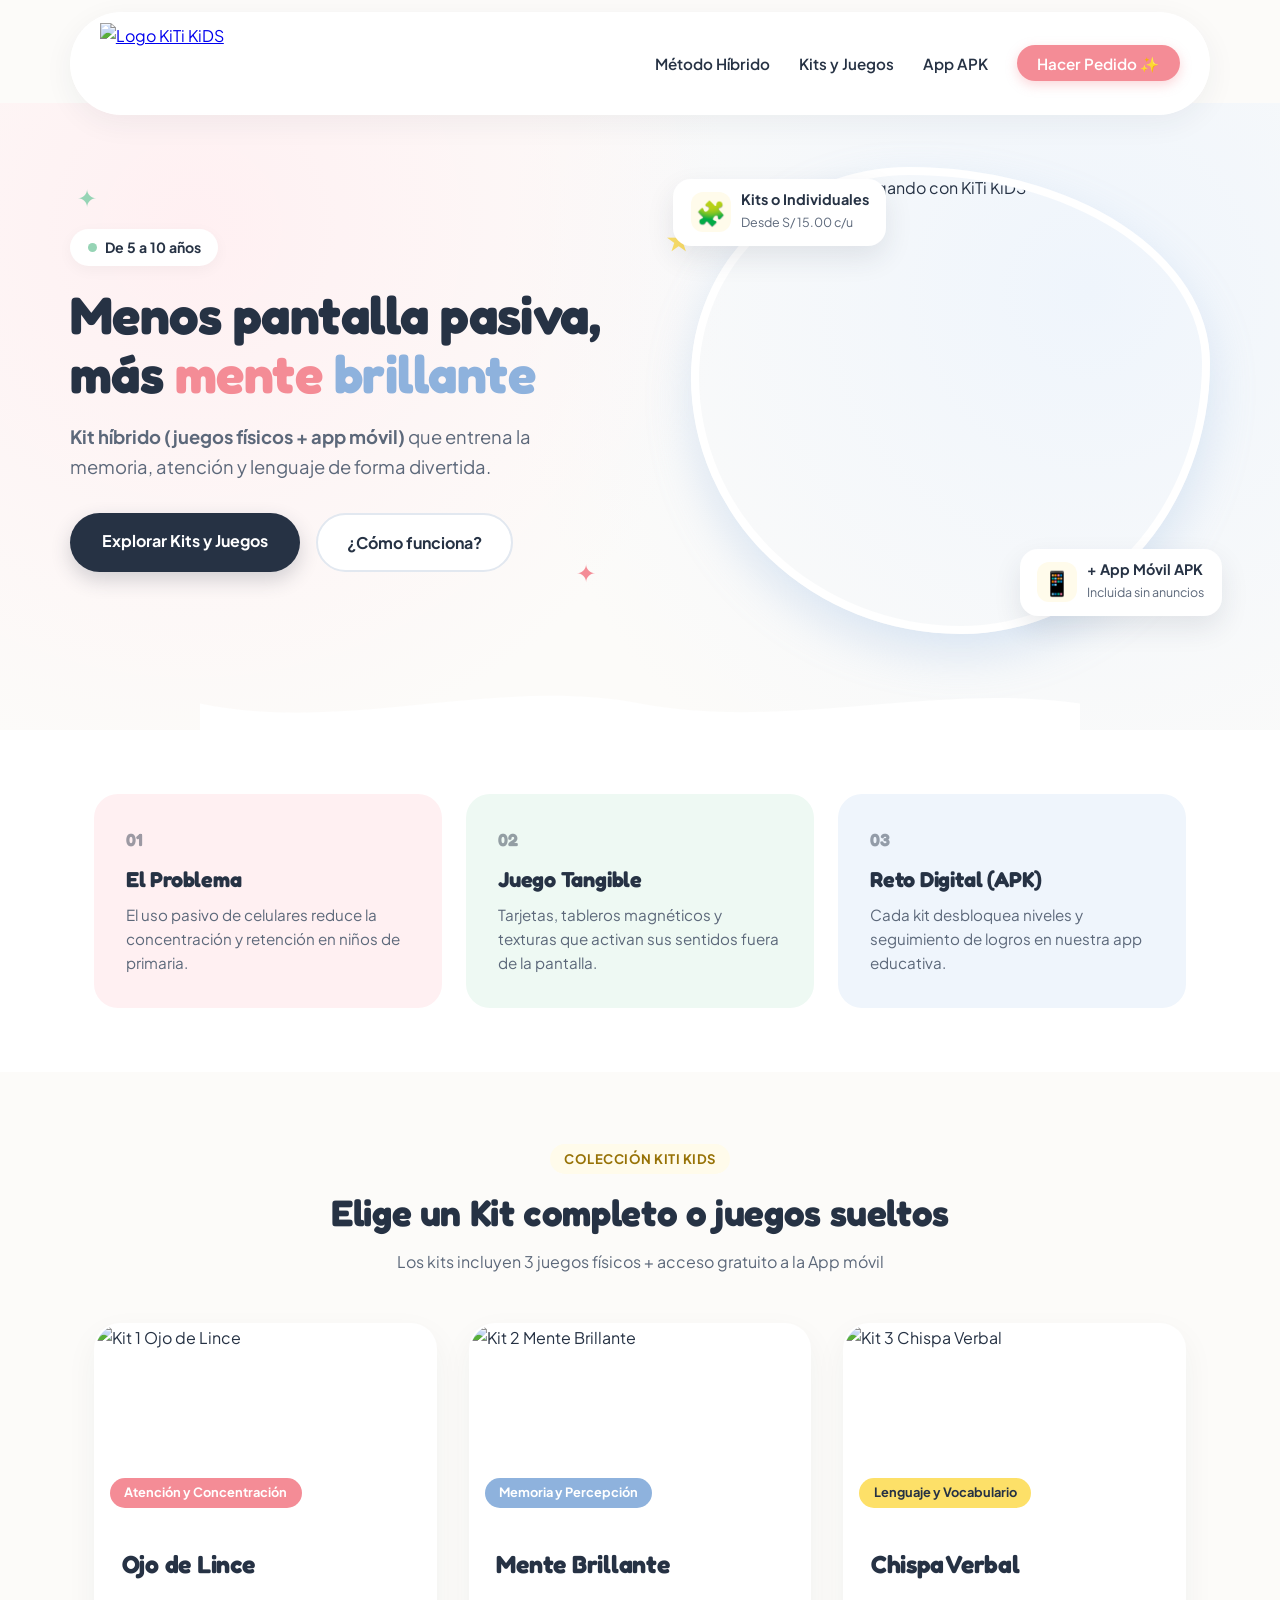
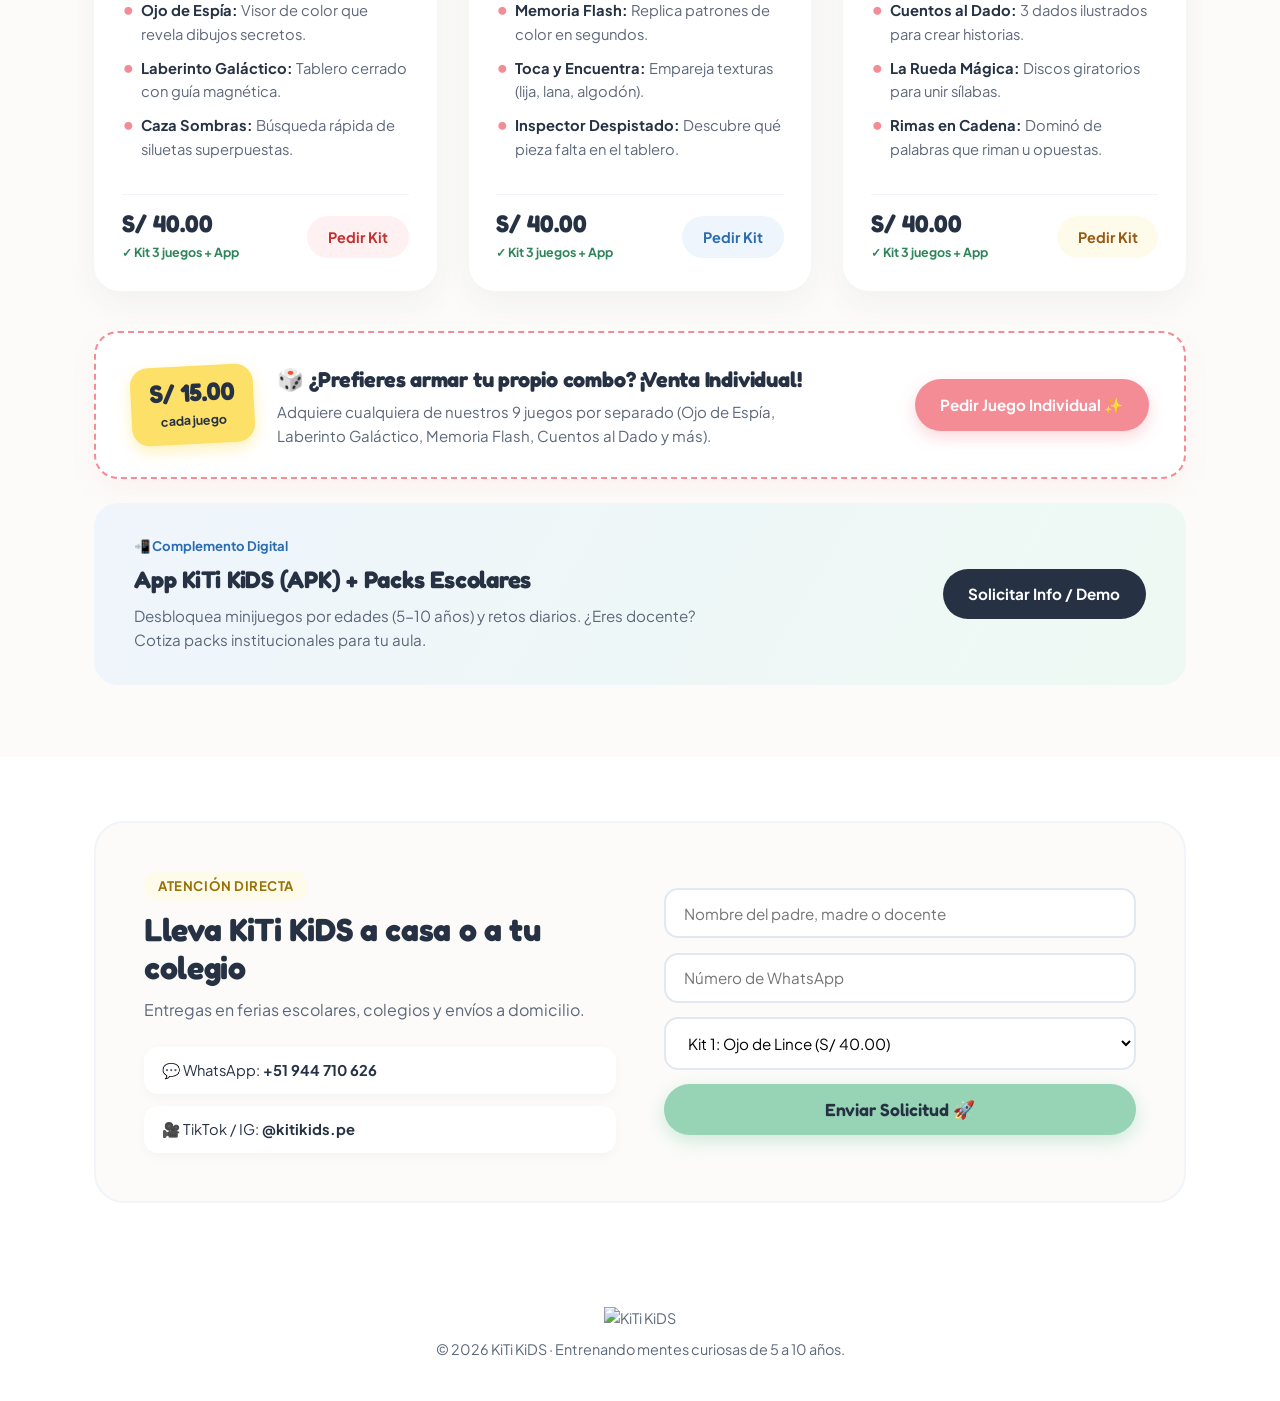
==== index.html @ 0779e49d "Rename Index.html to index.html" ====
<!DOCTYPE html>
<html lang="es">
<head>
    <meta charset="UTF-8">
    <meta name="viewport" content="width=device-width, initial-scale=1.0">
    <title>KiTi KiDS | Juegos Físicos + App Educativa</title>
    <link href="https://fonts.googleapis.com/css2?family=Fredoka:wght@500;600;700&family=Plus+Jakarta+Sans:wght@400;500;600;700&display=swap" rel="stylesheet">
    <link rel="stylesheet" href="KitiKids.css">
</head>
<body>

    <!-- Barra de Navegación Flotante -->
    <header class="header-wrapper">
        <nav class="navbar">
            <a href="#" class="logo-container">
                <img src="IMG/logo.png" alt="Logo KiTi KiDS">
            </a>
            <ul class="nav-links">
                <li><a href="#metodo">Método Híbrido</a></li>
                <li><a href="#kits">Kits y Juegos</a></li>
                <li><a href="#app">App APK</a></li>
                <li><a href="#contacto" class="btn-nav">Hacer Pedido ✨</a></li>
            </ul>
        </nav>
    </header>

    <!-- Portada Asimétrica con Armonía Visual -->
    <section class="hero">
        <span class="sparkle s1">✦</span>
        <span class="sparkle s2">★</span>
        <span class="sparkle s3">✦</span>

        <div class="hero-grid">
            <div class="hero-text">
                <div class="pill-badge">
                    <span class="dot"></span> De 5 a 10 años 
                </div>
                <h1>
                    Menos pantalla pasiva, más <span class="highlight-rosa">mente</span> <span class="highlight-azul">brillante</span>
                </h1>
                <p class="hero-desc">
                    <strong>Kit híbrido (juegos físicos + app móvil)</strong> que entrena la memoria, atención y lenguaje de forma divertida.
                </p>
                <div class="hero-actions">
                    <a href="#kits" class="btn-primary">Explorar Kits y Juegos</a>
                    <a href="#metodo" class="btn-ghost">¿Cómo funciona?</a>
                </div>
            </div>

            <div class="hero-visual">
                <div class="blob-frame">
                    <img src="IMG/MAIN.png" alt="Niños aprendiendo jugando con KiTi KiDS">
                </div>
                <div class="floating-card fc-top">
                    <span class="fc-icon">🧩</span>
                    <div>
                        <strong>Kits o Individuales</strong>
                        <small>Desde S/ 15.00 c/u</small>
                    </div>
                </div>
                <div class="floating-card fc-bottom">
                    <span class="fc-icon">📱</span>
                    <div>
                        <strong>+ App Móvil APK</strong>
                        <small>Incluida sin anuncios</small>
                    </div>
                </div>
            </div>
        </div>

        <div class="wave-divider">
            <svg viewBox="0 0 1440 90" fill="none" xmlns="http://www.w3.org/2000/svg">
                <path d="M0 45C240 95 480 0 720 45C960 90 1200 10 1440 45V90H0V45Z" fill="#FFFFFF"/>
            </svg>
        </div>
    </section>

    <!-- Sección Método Híbrido (Diseño Bento Limpio) -->
    <section id="metodo" class="section-white">
        <div class="container">
            <div class="bento-grid">
                <div class="bento-card bento-rosa">
                    <span class="bento-num">01</span>
                    <h3>El Problema</h3>
                    <p>El uso pasivo de celulares reduce la concentración y retención en niños de primaria.</p>
                </div>
                <div class="bento-card bento-menta">
                    <span class="bento-num">02</span>
                    <h3>Juego Tangible</h3>
                    <p>Tarjetas, tableros magnéticos y texturas que activan sus sentidos fuera de la pantalla.</p>
                </div>
                <div class="bento-card bento-azul">
                    <span class="bento-num">03</span>
                    <h3>Reto Digital (APK)</h3>
                    <p>Cada kit desbloquea niveles y seguimiento de logros en nuestra app educativa.</p>
                </div>
            </div>
        </div>
    </section>

    <!-- Catálogo de Kits y Juegos Individuales -->
    <section id="kits" class="section-cream">
        <div class="container">
            <div class="section-header">
                <span class="sub-tag">Colección KiTi KiDS</span>
                <h2>Elige un Kit completo o juegos sueltos</h2>
                <p>Los kits incluyen 3 juegos físicos + acceso gratuito a la App móvil</p>
            </div>

            <div class="kits-grid">
                <!-- KIT 1 -->
                <article class="kit-card card-rosa">
                    <div class="kit-media">
                        <img src="IMG/KIT1.jfif" alt="Kit 1 Ojo de Lince">
                        <span class="kit-pill pill-rosa">Atención y Concentración</span>
                    </div>
                    <div class="kit-content">
                        <h3>Ojo de Lince</h3>
                        <ul class="kit-items">
                            <li><strong>Ojo de Espía:</strong> Visor de color que revela dibujos secretos.</li>
                            <li><strong>Laberinto Galáctico:</strong> Tablero cerrado con guía magnética.</li>
                            <li><strong>Caza Sombras:</strong> Búsqueda rápida de siluetas superpuestas.</li>
                        </ul>
                        <div class="kit-bottom">
                            <div class="price-box">
                                <span class="amount">S/ 40.00</span>
                                <span class="bonus">✓ Kit 3 juegos + App</span>
                            </div>
                            <a href="#contacto" class="btn-kit btn-rosa" onclick="seleccionarKit('kit1')">Pedir Kit</a>
                        </div>
                    </div>
                </article>

                <!-- KIT 2 -->
                <article class="kit-card card-azul">
                    <div class="kit-media">
                        <img src="IMG/KIT2.jfif" alt="Kit 2 Mente Brillante">
                        <span class="kit-pill pill-azul">Memoria y Percepción</span>
                    </div>
                    <div class="kit-content">
                        <h3>Mente Brillante</h3>
                        <ul class="kit-items">
                            <li><strong>Memoria Flash:</strong> Replica patrones de color en segundos.</li>
                            <li><strong>Toca y Encuentra:</strong> Empareja texturas (lija, lana, algodón).</li>
                            <li><strong>Inspector Despistado:</strong> Descubre qué pieza falta en el tablero.</li>
                        </ul>
                        <div class="kit-bottom">
                            <div class="price-box">
                                <span class="amount">S/ 40.00</span>
                                <span class="bonus">✓ Kit 3 juegos + App</span>
                            </div>
                            <a href="#contacto" class="btn-kit btn-azul" onclick="seleccionarKit('kit2')">Pedir Kit</a>
                        </div>
                    </div>
                </article>

                <!-- KIT 3 -->
                <article class="kit-card card-amarillo">
                    <div class="kit-media">
                        <img src="IMG/KIT3.jfif" alt="Kit 3 Chispa Verbal">
                        <span class="kit-pill pill-amarillo">Lenguaje y Vocabulario</span>
                    </div>
                    <div class="kit-content">
                        <h3>Chispa Verbal</h3>
                        <ul class="kit-items">
                            <li><strong>Cuentos al Dado:</strong> 3 dados ilustrados para crear historias.</li>
                            <li><strong>La Rueda Mágica:</strong> Discos giratorios para unir sílabas.</li>
                            <li><strong>Rimas en Cadena:</strong> Dominó de palabras que riman u opuestas.</li>
                        </ul>
                        <div class="kit-bottom">
                            <div class="price-box">
                                <span class="amount">S/ 40.00</span>
                                <span class="bonus">✓ Kit 3 juegos + App</span>
                            </div>
                            <a href="#contacto" class="btn-kit btn-amarillo" onclick="seleccionarKit('kit3')">Pedir Kit</a>
                        </div>
                    </div>
                </article>
            </div>

            <!-- Nueva Tarjeta Destacada: Juegos Individuales a S/ 15 -->
            <div class="individual-banner">
                <div class="ind-left">
                    <div class="ind-price-tag">
                        <span class="ind-precio">S/ 15.00</span>
                        <small>cada juego</small>
                    </div>
                    <div>
                        <h3>🎲 ¿Prefieres armar tu propio combo? ¡Venta Individual!</h3>
                        <p>Adquiere cualquiera de nuestros 9 juegos por separado (Ojo de Espía, Laberinto Galáctico, Memoria Flash, Cuentos al Dado y más).</p>
                    </div>
                </div>
                <a href="#contacto" class="btn-ind" onclick="seleccionarKit('individual')">Pedir Juego Individual ✨</a>
            </div>

            <!-- Tarjeta Horizontal App + Colegios -->
            <div id="app" class="app-showcase">
                <div class="app-info">
                    <span class="app-badge">📲 Complemento Digital</span>
                    <h3>App KiTi KiDS (APK) + Packs Escolares</h3>
                    <p>Desbloquea minijuegos por edades (5-10 años) y retos diarios. ¿Eres docente? Cotiza packs institucionales para tu aula.</p>
                </div>
                <a href="#contacto" class="btn-app" onclick="seleccionarKit('combo')">Solicitar Info / Demo</a>
            </div>
        </div>
    </section>

    <!-- Contacto y Pedido Directo -->
    <section id="contacto" class="section-white">
        <div class="container">
            <div class="contact-card">
                <div class="contact-left">
                    <span class="sub-tag">Atención Directa</span>
                    <h2>Lleva KiTi KiDS a casa o a tu colegio</h2>
                    <p>Entregas en ferias escolares, colegios y envíos a domicilio.</p>
                    
                    <div class="social-pills">
                        <div class="s-pill">💬 WhatsApp: <strong>+51 944 710 626</strong></div>
                        <div class="s-pill">🎥 TikTok / IG: <strong>@kitikids.pe</strong></div>
                    </div>
                </div>

                <form class="contact-form" onsubmit="event.preventDefault(); alert('¡Gracias! Tu solicitud para KiTi KiDS ha sido registrada. Te escribiremos por WhatsApp.');">
                    <input type="text" placeholder="Nombre del padre, madre o docente" required>
                    <input type="tel" placeholder="Número de WhatsApp" required>
                    <select id="kit-select" onchange="toggleDetalleIndividual()">
                        <option value="kit1">Kit 1: Ojo de Lince (S/ 40.00)</option>
                        <option value="kit2">Kit 2: Mente Brillante (S/ 40.00)</option>
                        <option value="kit3">Kit 3: Chispa Verbal (S/ 40.00)</option>
                        <option value="individual">Juego Individual (S/ 15.00 c/u)</option>
                        <option value="combo">Pack Completo 3 Kits / Cotización Colegio</option>
                    </select>
                    <input type="text" id="detalle-individual" class="hidden-input" placeholder="Escribe qué juego(s) individual(es) deseas...">
                    <button type="submit" class="btn-submit">Enviar Solicitud 🚀</button>
                </form>
            </div>
        </div>
    </section>

    <!-- Footer Minimalista -->
    <footer>
        <img src="IMG/logo.png" alt="KiTi KiDS">
        <p>© 2026 KiTi KiDS · Entrenando mentes curiosas de 5 a 10 años.</p>
    </footer>

    <script>
        function seleccionarKit(valor) {
            const select = document.getElementById('kit-select');
            select.value = valor;
            toggleDetalleIndividual();
        }

        function toggleDetalleIndividual() {
            const select = document.getElementById('kit-select');
            const inputDetalle = document.getElementById('detalle-individual');
            if (select.value === 'individual') {
                inputDetalle.style.display = 'block';
                inputDetalle.required = true;
            } else {
                inputDetalle.style.display = 'none';
                inputDetalle.required = false;
            }
        }
    </script>
</body>
</html>
---- KitiKids.css ----
:root {
    /* Paleta pastel del logo KiTi KiDS */
    --rosa: #F48C96;
    --rosa-suave: #FFF0F2;
    --menta: #96D4B5;
    --menta-suave: #EEF9F3;
    --azul: #8EB2DD;
    --azul-suave: #EFF5FC;
    --amarillo: #FDE068;
    --amarillo-suave: #FFFBEB;
    
    --oscuro: #263244;
    --gris: #5C687A;
    --crema: #FCFBF9;
    --blanco: #FFFFFF;
}

* {
    margin: 0;
    padding: 0;
    box-sizing: border-box;
}

body {
    font-family: 'Plus Jakarta Sans', sans-serif;
    color: var(--oscuro);
    background-color: var(--crema);
    line-height: 1.6;
    scroll-behavior: smooth;
    overflow-x: hidden;
}

h1, h2, h3 {
    font-family: 'Fredoka', sans-serif;
    letter-spacing: -0.01em;
}

.container {
    max-width: 1140px;
    margin: 0 auto;
    padding: 0 1.5rem;
}

/* Navbar Flotante */
.header-wrapper {
    position: sticky;
    top: 12px;
    z-index: 1000;
    padding: 0 1.5rem;
}

.navbar {
    max-width: 1140px;
    margin: 0 auto;
    background: rgba(255, 255, 255, 0.92);
    backdrop-filter: blur(10px);
    padding: 0.65rem 1.8rem;
    border-radius: 100px;
    display: flex;
    justify-content: space-between;
    align-items: center;
    box-shadow: 0 8px 30px rgba(38, 50, 68, 0.06);
    border: 1px solid rgba(255, 255, 255, 0.8);
}

.logo-container img {
    height: 80px;
    display: block;
}

.nav-links {
    display: flex;
    gap: 1.8rem;
    list-style: none;
    align-items: center;
}

.nav-links a {
    text-decoration: none;
    color: var(--oscuro);
    font-weight: 600;
    font-size: 0.95rem;
    transition: color 0.25s;
}

.nav-links a:hover {
    color: var(--rosa);
}

.btn-nav {
    background: var(--rosa);
    color: var(--blanco) !important;
    padding: 0.55rem 1.3rem;
    border-radius: 50px;
    box-shadow: 0 4px 12px rgba(244, 140, 150, 0.35);
    transition: transform 0.2s !important;
}

.btn-nav:hover {
    transform: translateY(-2px);
}

/* Portada Hero Asimétrica */
.hero {
    position: relative;
    padding: 4rem 1.5rem 6rem 1.5rem;
    background: radial-gradient(circle at 15% 20%, var(--rosa-suave) 0%, transparent 45%),
                radial-gradient(circle at 85% 30%, var(--azul-suave) 0%, transparent 50%),
                var(--crema);
}

/* Destellos decorativos */
.sparkle {
    position: absolute;
    font-size: 1.5rem;
    user-select: none;
    animation: pulse 3s infinite ease-in-out;
}
.s1 { top: 12%; left: 6%; color: var(--menta); }
.s2 { top: 18%; right: 46%; color: var(--amarillo); font-size: 1.8rem; }
.s3 { bottom: 22%; left: 45%; color: var(--rosa); }

@keyframes pulse {
    0%, 100% { transform: scale(1) rotate(0deg); opacity: 0.8; }
    50% { transform: scale(1.25) rotate(15deg); opacity: 1; }
}

.hero-grid {
    max-width: 1140px;
    margin: 0 auto;
    display: grid;
    grid-template-columns: 1.05fr 0.95fr;
    gap: 3rem;
    align-items: center;
}

.pill-badge {
    display: inline-flex;
    align-items: center;
    gap: 8px;
    background: var(--blanco);
    padding: 0.45rem 1.1rem;
    border-radius: 50px;
    font-size: 0.88rem;
    font-weight: 700;
    color: var(--oscuro);
    box-shadow: 0 4px 15px rgba(0, 0, 0, 0.04);
    margin-bottom: 1.2rem;
}

.pill-badge .dot {
    width: 9px;
    height: 9px;
    background: var(--menta);
    border-radius: 50%;
}

.hero-text h1 {
    font-size: 3.3rem;
    line-height: 1.12;
    margin-bottom: 1.2rem;
}

.highlight-rosa { color: var(--rosa); }
.highlight-azul { color: var(--azul); }

.hero-desc {
    font-size: 1.15rem;
    color: var(--gris);
    margin-bottom: 2rem;
    max-width: 500px;
}

.hero-actions {
    display: flex;
    gap: 1rem;
    flex-wrap: wrap;
}

.btn-primary {
    background: var(--oscuro);
    color: var(--blanco);
    padding: 0.9rem 2rem;
    border-radius: 50px;
    text-decoration: none;
    font-weight: 700;
    box-shadow: 0 8px 20px rgba(38, 50, 68, 0.2);
    transition: transform 0.2s, background 0.2s;
}

.btn-primary:hover {
    transform: translateY(-3px);
    background: var(--rosa);
}

.btn-ghost {
    background: var(--blanco);
    color: var(--oscuro);
    padding: 0.9rem 1.8rem;
    border-radius: 50px;
    text-decoration: none;
    font-weight: 700;
    border: 2px solid #E2E8F0;
    transition: border-color 0.2s;
}

.btn-ghost:hover {
    border-color: var(--azul);
}

/* Marco orgánico e insignias flotantes */
.hero-visual {
    position: relative;
}

.blob-frame {
    border-radius: 42% 58% 48% 52% / 45% 42% 58% 55%;
    overflow: hidden;
    box-shadow: 0 20px 45px rgba(142, 178, 221, 0.28);
    border: 8px solid var(--blanco);
    aspect-ratio: 4 / 3.6;
}

.blob-frame img {
    width: 100%;
    height: 100%;
    object-fit: cover;
}

.floating-card {
    position: absolute;
    background: var(--blanco);
    padding: 0.75rem 1.1rem;
    border-radius: 18px;
    display: flex;
    align-items: center;
    gap: 10px;
    box-shadow: 0 12px 28px rgba(38, 50, 68, 0.1);
    animation: float 4s ease-in-out infinite;
}

.fc-top {
    top: 12px;
    left: -18px;
}

.fc-bottom {
    bottom: 18px;
    right: -12px;
    animation-delay: 2s;
}

.fc-icon {
    font-size: 1.5rem;
    background: var(--amarillo-suave);
    width: 40px;
    height: 40px;
    display: grid;
    place-items: center;
    border-radius: 12px;
}

.floating-card strong {
    display: block;
    font-size: 0.9rem;
    line-height: 1.2;
}

.floating-card small {
    color: var(--gris);
    font-size: 0.78rem;
}

@keyframes float {
    0%, 100% { transform: translateY(0px); }
    50% { transform: translateY(-7px); }
}

.wave-divider {
    position: absolute;
    bottom: -1px;
    left: 0;
    width: 100%;
    line-height: 0;
}

.wave-divider svg {
    width: 100%;
    height: 55px;
}

/* Sección Método Bento */
.section-white {
    background: var(--blanco);
    padding: 4rem 0;
}

.bento-grid {
    display: grid;
    grid-template-columns: repeat(3, 1fr);
    gap: 1.5rem;
}

.bento-card {
    padding: 2rem;
    border-radius: 24px;
    transition: transform 0.25s;
}

.bento-card:hover {
    transform: translateY(-5px);
}

.bento-rosa { background: var(--rosa-suave); }
.bento-menta { background: var(--menta-suave); }
.bento-azul { background: var(--azul-suave); }

.bento-num {
    font-family: 'Fredoka', sans-serif;
    font-size: 1.1rem;
    font-weight: 700;
    opacity: 0.45;
    display: block;
    margin-bottom: 0.5rem;
}

.bento-card h3 {
    font-size: 1.35rem;
    margin-bottom: 0.4rem;
}

.bento-card p {
    color: var(--gris);
    font-size: 0.95rem;
}

/* Sección Kits */
.section-cream {
    background: var(--crema);
    padding: 4.5rem 0;
}

.section-header {
    text-align: center;
    margin-bottom: 3rem;
}

.sub-tag {
    display: inline-block;
    background: var(--amarillo-suave);
    color: #977206;
    font-weight: 700;
    font-size: 0.82rem;
    padding: 0.3rem 0.9rem;
    border-radius: 50px;
    margin-bottom: 0.6rem;
    text-transform: uppercase;
    letter-spacing: 0.04em;
}

.section-header h2 {
    font-size: 2.3rem;
    margin-bottom: 0.4rem;
}

.section-header p {
    color: var(--gris);
}

.kits-grid {
    display: grid;
    grid-template-columns: repeat(auto-fit, minmax(310px, 1fr));
    gap: 2rem;
}

.kit-card {
    background: var(--blanco);
    border-radius: 26px;
    overflow: hidden;
    display: flex;
    flex-direction: column;
    box-shadow: 0 12px 32px rgba(38, 50, 68, 0.05);
    border: 2px solid transparent;
    transition: transform 0.3s, border-color 0.3s;
}

.kit-card:hover {
    transform: translateY(-7px);
}

.card-rosa:hover { border-color: var(--rosa); }
.card-azul:hover { border-color: var(--azul); }
.card-amarillo:hover { border-color: var(--amarillo); }

.kit-media {
    position: relative;
    height: 195px;
}

.kit-media img {
    width: 100%;
    height: 100%;
    object-fit: cover;
}

.kit-pill {
    position: absolute;
    bottom: 12px;
    left: 14px;
    padding: 0.3rem 0.9rem;
    border-radius: 50px;
    font-size: 0.8rem;
    font-weight: 700;
}

.pill-rosa { background: var(--rosa); color: var(--blanco); }
.pill-azul { background: var(--azul); color: var(--blanco); }
.pill-amarillo { background: var(--amarillo); color: var(--oscuro); }

.kit-content {
    padding: 1.6rem;
    flex-grow: 1;
    display: flex;
    flex-direction: column;
}

.kit-content h3 {
    font-size: 1.55rem;
    margin-bottom: 0.9rem;
}

.kit-items {
    list-style: none;
    margin-bottom: 1.4rem;
    flex-grow: 1;
}

.kit-items li {
    font-size: 0.92rem;
    color: var(--gris);
    margin-bottom: 0.65rem;
    padding-left: 1.2rem;
    position: relative;
}

.kit-items li::before {
    content: "•";
    position: absolute;
    left: 0;
    color: var(--rosa);
    font-weight: 700;
    font-size: 1.2rem;
    line-height: 1;
}

.kit-items strong {
    color: var(--oscuro);
}

.kit-bottom {
    border-top: 1px solid #F1F5F9;
    padding-top: 1rem;
    display: flex;
    justify-content: space-between;
    align-items: center;
}

.price-box .amount {
    font-family: 'Fredoka', sans-serif;
    font-size: 1.5rem;
    font-weight: 700;
    display: block;
    line-height: 1.1;
}

.price-box .bonus {
    font-size: 0.78rem;
    color: #2F855A;
    font-weight: 700;
}

.btn-kit {
    padding: 0.6rem 1.3rem;
    border-radius: 50px;
    text-decoration: none;
    font-weight: 700;
    font-size: 0.9rem;
    transition: transform 0.2s;
}

.btn-kit:hover { transform: scale(1.05); }
.btn-rosa { background: var(--rosa-suave); color: #C53030; }
.btn-azul { background: var(--azul-suave); color: #2B6CB0; }
.btn-amarillo { background: var(--amarillo-suave); color: #975A16; }

/* Nueva Sección Juegos Individuales S/ 15 */
.individual-banner {
    margin-top: 2.5rem;
    background: var(--blanco);
    border: 2px dashed var(--rosa);
    border-radius: 24px;
    padding: 1.8rem 2.2rem;
    display: flex;
    justify-content: space-between;
    align-items: center;
    flex-wrap: wrap;
    gap: 1.5rem;
    box-shadow: 0 10px 25px rgba(244, 140, 150, 0.08);
}

.ind-left {
    display: flex;
    align-items: center;
    gap: 1.4rem;
    flex: 1;
    min-width: 280px;
}

.ind-price-tag {
    background: var(--amarillo);
    color: var(--oscuro);
    padding: 0.8rem 1.2rem;
    border-radius: 18px;
    text-align: center;
    flex-shrink: 0;
    transform: rotate(-3deg);
    box-shadow: 0 6px 15px rgba(253, 224, 104, 0.45);
}

.ind-precio {
    font-family: 'Fredoka', sans-serif;
    font-size: 1.55rem;
    font-weight: 700;
    display: block;
    line-height: 1.1;
}

.ind-price-tag small {
    font-size: 0.78rem;
    font-weight: 700;
}

.ind-left h3 {
    font-size: 1.35rem;
    margin-bottom: 0.25rem;
}

.ind-left p {
    color: var(--gris);
    font-size: 0.94rem;
    max-width: 560px;
}

.btn-ind {
    background: var(--rosa);
    color: var(--blanco);
    padding: 0.85rem 1.6rem;
    border-radius: 50px;
    text-decoration: none;
    font-weight: 700;
    font-size: 0.95rem;
    box-shadow: 0 6px 16px rgba(244, 140, 150, 0.35);
    transition: transform 0.2s;
    white-space: nowrap;
}

.btn-ind:hover {
    transform: translateY(-2px);
}

/* Banner App & Colegios */
.app-showcase {
    margin-top: 1.5rem;
    background: linear-gradient(120deg, var(--azul-suave) 0%, var(--menta-suave) 100%);
    border-radius: 24px;
    padding: 2rem 2.5rem;
    display: flex;
    justify-content: space-between;
    align-items: center;
    flex-wrap: wrap;
    gap: 1.5rem;
}

.app-badge {
    font-size: 0.82rem;
    font-weight: 700;
    color: #2B6CB0;
    display: block;
    margin-bottom: 0.3rem;
}

.app-info h3 {
    font-size: 1.5rem;
    margin-bottom: 0.3rem;
}

.app-info p {
    color: var(--gris);
    max-width: 600px;
    font-size: 0.95rem;
}

.btn-app {
    background: var(--oscuro);
    color: var(--blanco);
    padding: 0.8rem 1.6rem;
    border-radius: 50px;
    text-decoration: none;
    font-weight: 700;
    font-size: 0.95rem;
}

/* Contacto Tarjeta Integrada */
.contact-card {
    background: var(--crema);
    border-radius: 30px;
    padding: 3rem;
    display: grid;
    grid-template-columns: 1fr 1fr;
    gap: 3rem;
    align-items: center;
    border: 2px solid #F1F5F9;
}

.contact-left h2 {
    font-size: 2rem;
    margin-bottom: 0.6rem;
    line-height: 1.2;
}

.contact-left p {
    color: var(--gris);
    margin-bottom: 1.5rem;
}

.social-pills {
    display: flex;
    flex-direction: column;
    gap: 0.7rem;
}

.s-pill {
    background: var(--blanco);
    padding: 0.75rem 1.1rem;
    border-radius: 14px;
    font-size: 0.92rem;
    box-shadow: 0 4px 12px rgba(0, 0, 0, 0.03);
}

.contact-form {
    display: flex;
    flex-direction: column;
    gap: 0.9rem;
}

.contact-form input,
.contact-form select {
    width: 100%;
    padding: 0.85rem 1.1rem;
    border-radius: 14px;
    border: 2px solid #E2E8F0;
    font-family: inherit;
    font-size: 0.95rem;
    background: var(--blanco);
}

.contact-form input:focus,
.contact-form select:focus {
    outline: none;
    border-color: var(--azul);
}

.hidden-input {
    display: none;
    border-color: var(--rosa) !important;
}

.btn-submit {
    background: var(--menta);
    color: var(--oscuro);
    border: none;
    padding: 0.95rem;
    border-radius: 50px;
    font-family: 'Fredoka', sans-serif;
    font-size: 1.1rem;
    font-weight: 600;
    cursor: pointer;
    box-shadow: 0 6px 18px rgba(150, 212, 181, 0.45);
    transition: transform 0.2s;
}

.btn-submit:hover {
    transform: translateY(-2px);
}

/* Footer */
footer {
    text-align: center;
    padding: 2.5rem 1rem;
    background: var(--blanco);
    color: var(--gris);
    font-size: 0.9rem;
}

footer img {
    height: 90px;
    margin-bottom: 0.5rem;
}

/* Responsividad */
@media (max-width: 850px) {
    .hero-grid,
    .bento-grid,
    .contact-card {
        grid-template-columns: 1fr;
    }
    .hero-text h1 { font-size: 2.4rem; }
    .nav-links { display: none; }
    .fc-top { left: 0; }
    .fc-bottom { right: 0; }
    .ind-left { flex-direction: column; align-items: flex-start; }
}
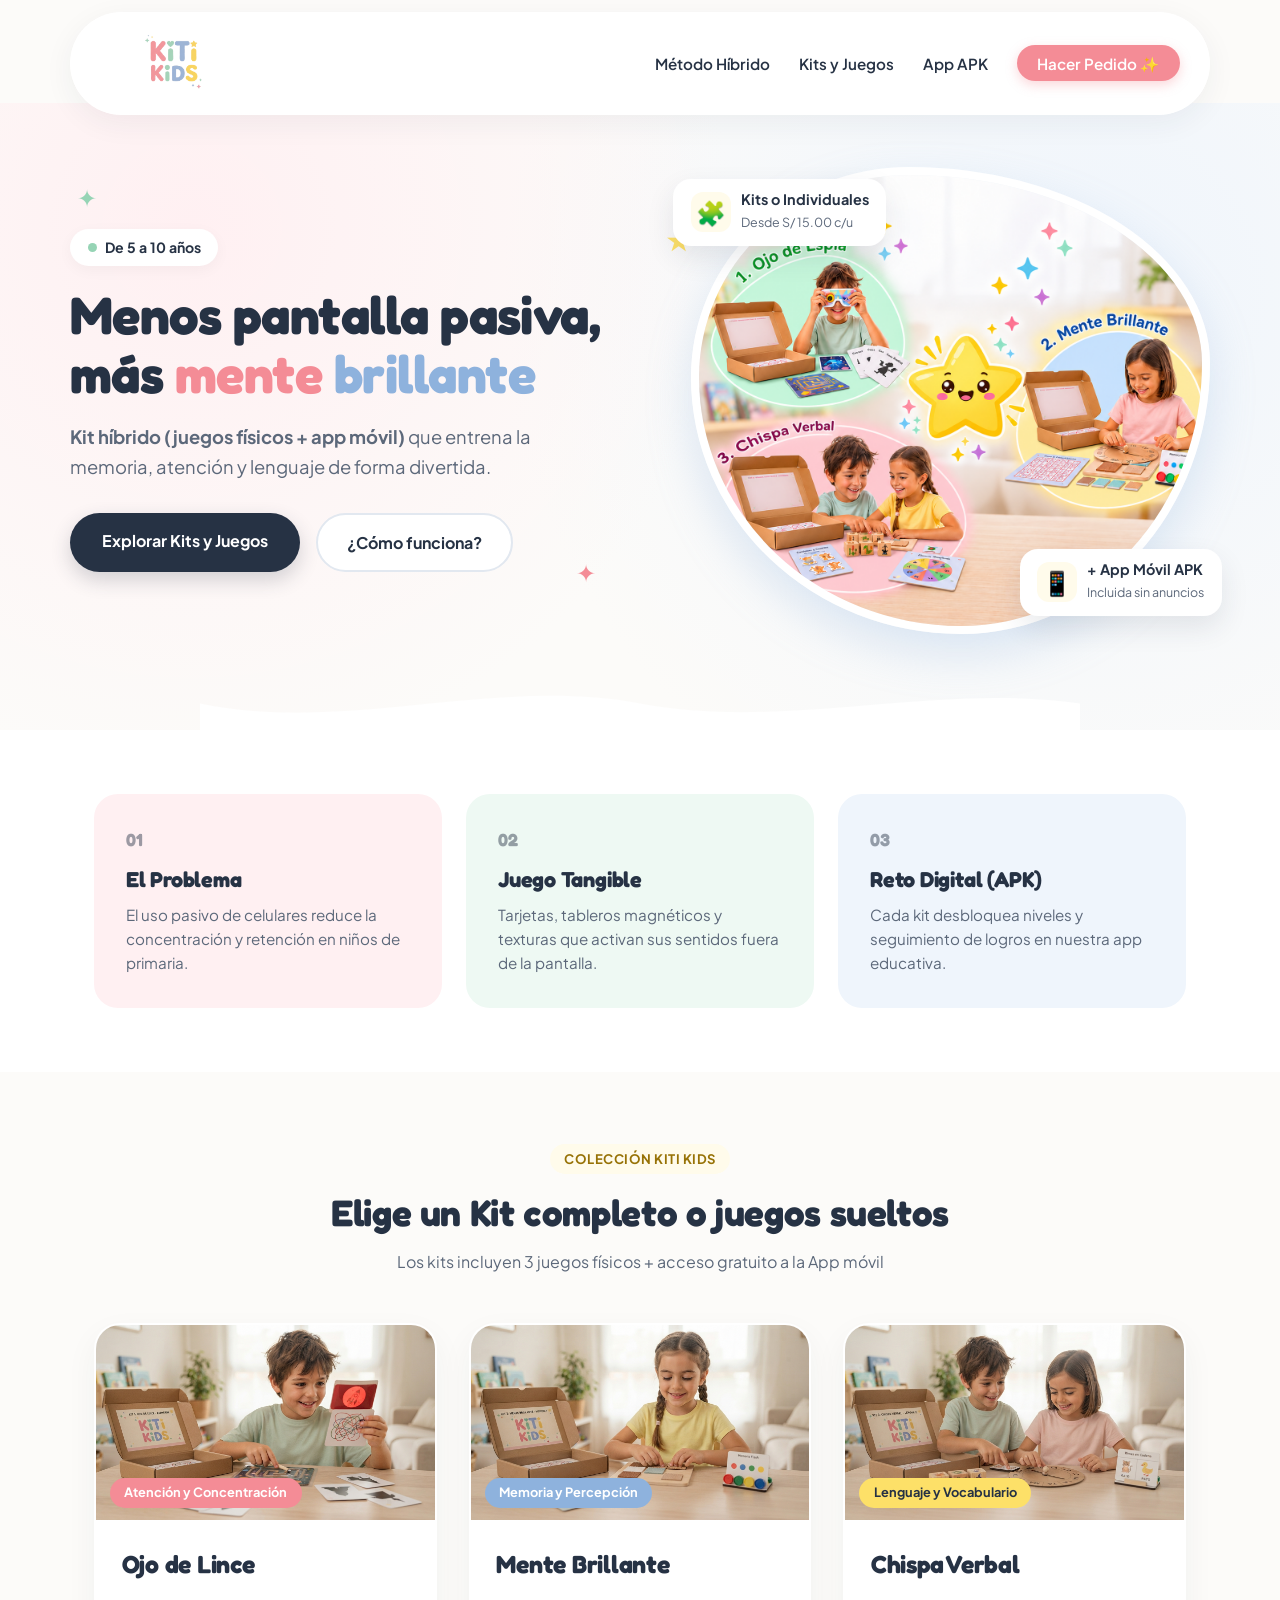
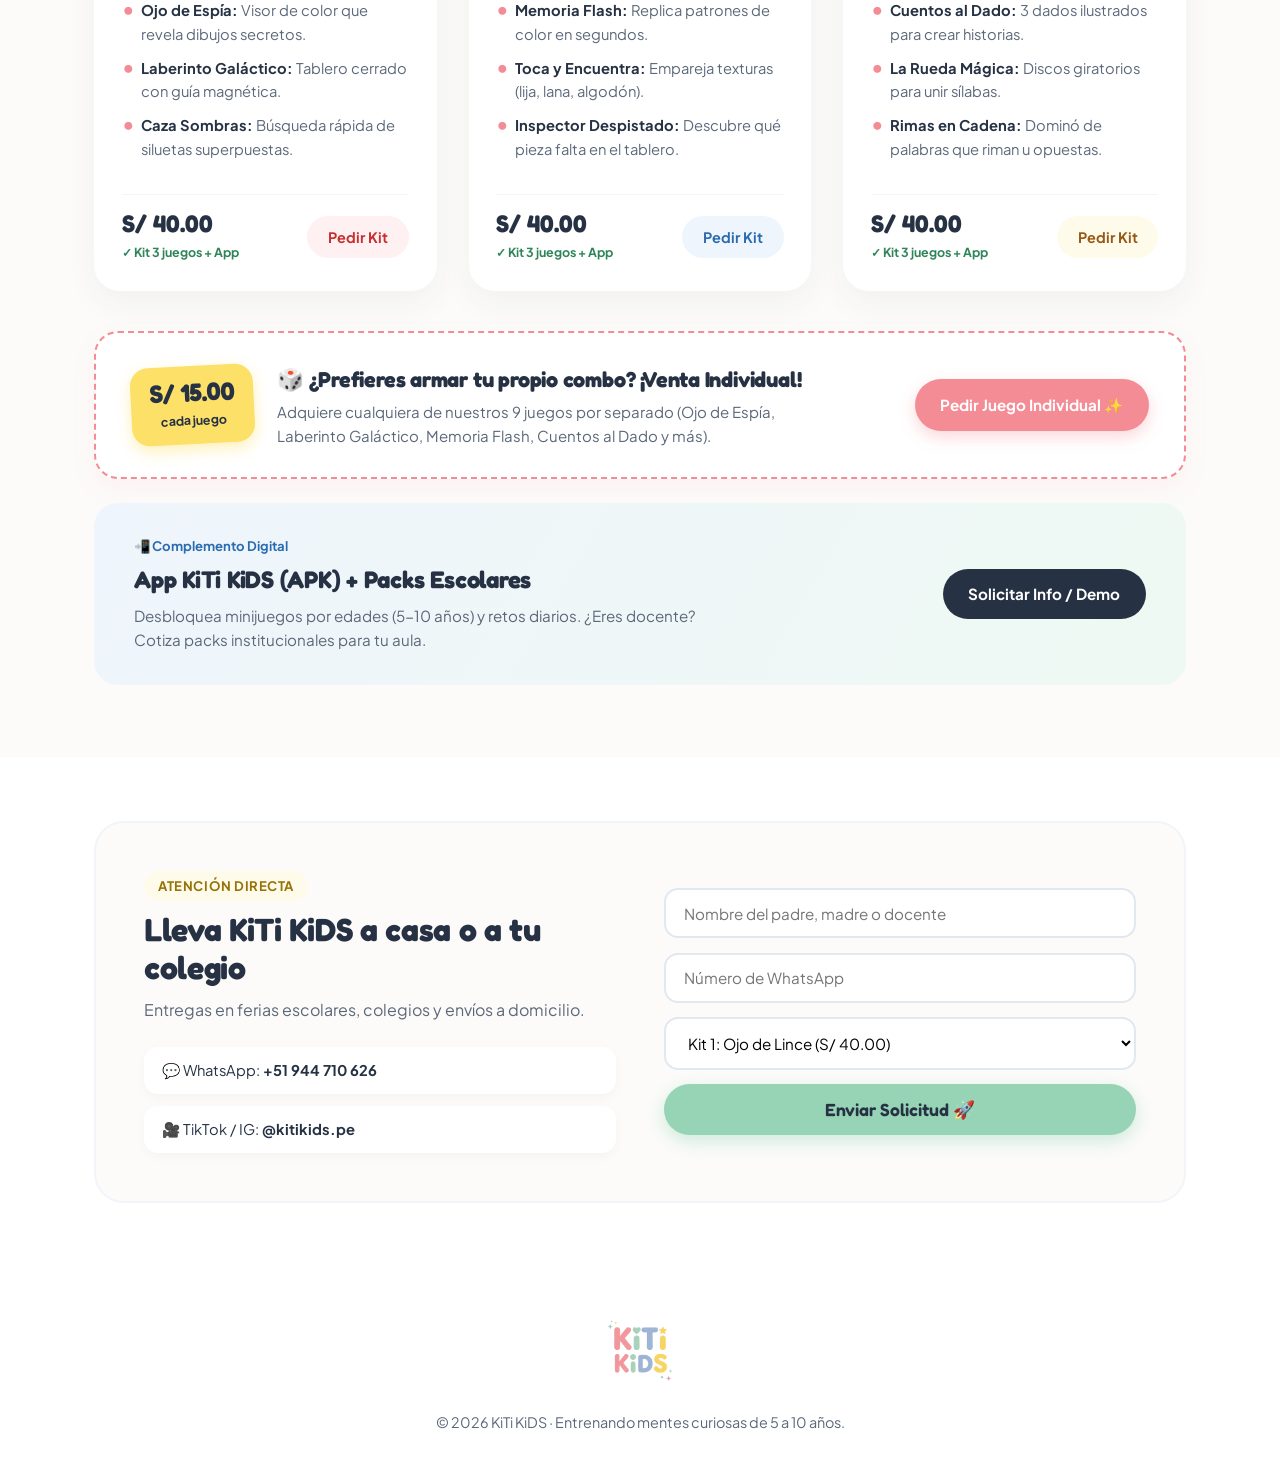
==== commit 2969f934: "Fix HTML encoding issues in index.html" ====
--- a/index.html
+++ b/index.html
@@ -13,7 +13,7 @@
     <header class="header-wrapper">
         <nav class="navbar">
             <a href="#" class="logo-container">
-                <img src="IMG/logo.png" alt="Logo KiTi KiDS">
+                <img src="logo.png" alt="Logo KiTi KiDS">
             </a>
             <ul class="nav-links">
                 <li><a href="#metodo">Método Híbrido</a></li>
@@ -49,7 +49,7 @@
 
             <div class="hero-visual">
                 <div class="blob-frame">
-                    <img src="IMG/MAIN.png" alt="Niños aprendiendo jugando con KiTi KiDS">
+                    <img src="MAIN.png" alt="Niños aprendiendo jugando con KiTi KiDS">
                 </div>
                 <div class="floating-card fc-top">
                     <span class="fc-icon">🧩</span>
@@ -111,7 +111,7 @@
                 <!-- KIT 1 -->
                 <article class="kit-card card-rosa">
                     <div class="kit-media">
-                        <img src="IMG/KIT1.jfif" alt="Kit 1 Ojo de Lince">
+                        <img src="KIT1.jfif" alt="Kit 1 Ojo de Lince">
                         <span class="kit-pill pill-rosa">Atención y Concentración</span>
                     </div>
                     <div class="kit-content">
@@ -134,7 +134,7 @@
                 <!-- KIT 2 -->
                 <article class="kit-card card-azul">
                     <div class="kit-media">
-                        <img src="IMG/KIT2.jfif" alt="Kit 2 Mente Brillante">
+                        <img src="KIT2.jfif" alt="Kit 2 Mente Brillante">
                         <span class="kit-pill pill-azul">Memoria y Percepción</span>
                     </div>
                     <div class="kit-content">
@@ -157,7 +157,7 @@
                 <!-- KIT 3 -->
                 <article class="kit-card card-amarillo">
                     <div class="kit-media">
-                        <img src="IMG/KIT3.jfif" alt="Kit 3 Chispa Verbal">
+                        <img src="KIT3.jfif" alt="Kit 3 Chispa Verbal">
                         <span class="kit-pill pill-amarillo">Lenguaje y Vocabulario</span>
                     </div>
                     <div class="kit-content">
@@ -239,7 +239,7 @@
 
     <!-- Footer Minimalista -->
     <footer>
-        <img src="IMG/logo.png" alt="KiTi KiDS">
+        <img src="logo.png" alt="KiTi KiDS">
         <p>© 2026 KiTi KiDS · Entrenando mentes curiosas de 5 a 10 años.</p>
     </footer>
 
